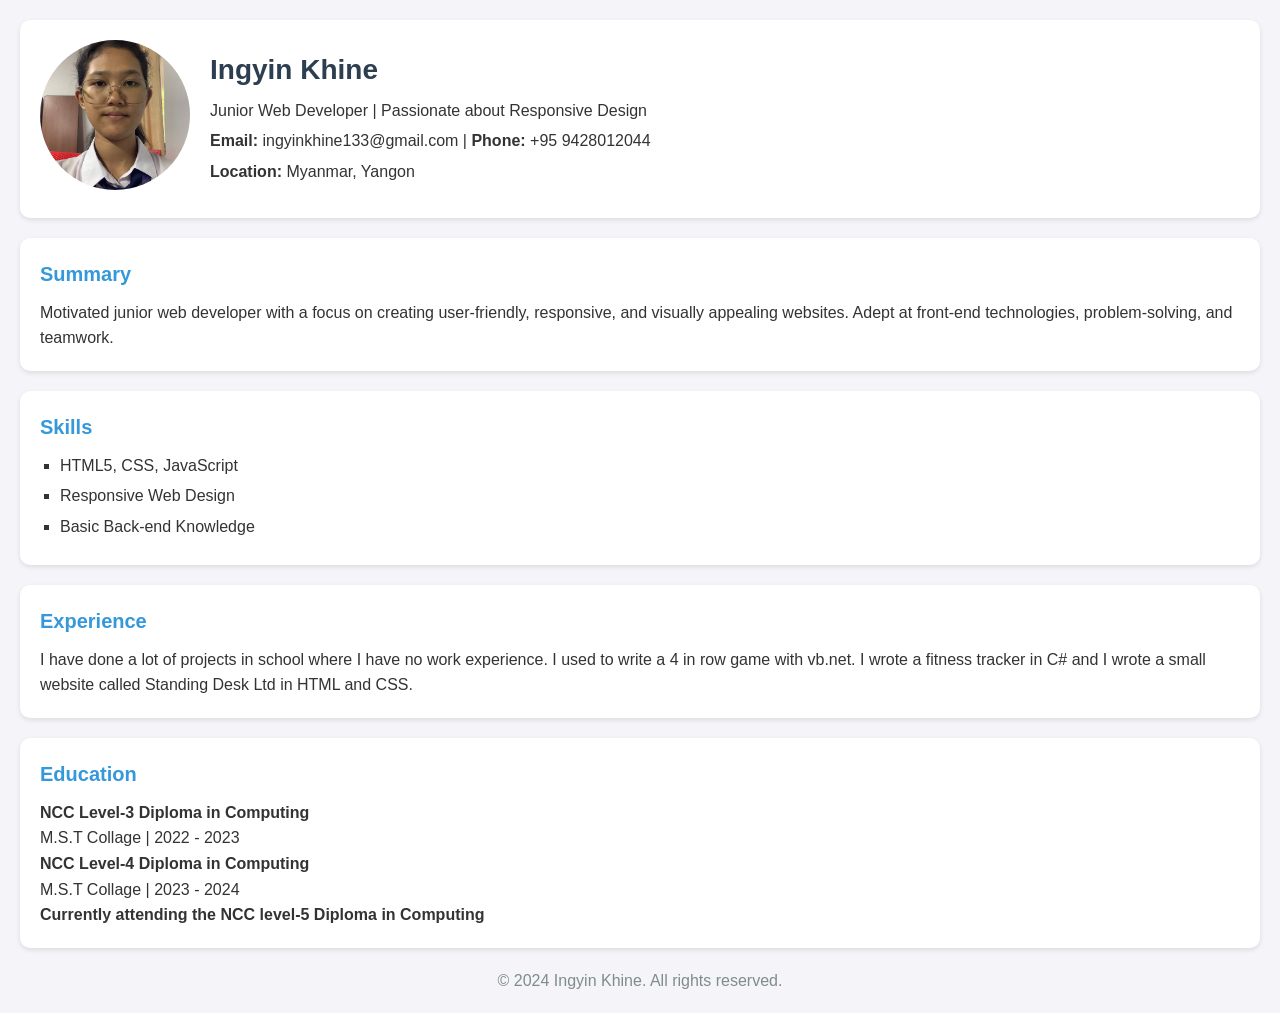
==== index.html @ 457d5b71 "Update and rename aboutMe.html to index.html" ====
<!DOCTYPE html>
<html lang="en">
<head>
    <meta charset="UTF-8">
    <meta name="viewport" content="width=device-width, initial-scale=1.0">
    <title>About Me - CV</title>
    <link rel="stylesheet" href="style.css">
</head>
<body>
    <header class="cv-header">
        <div class="profile-photo">
            <img src="image.png" alt="Profile Photo">
        </div>
        <div class="header-content">
            <h1>Ingyin Khine</h1>
            <p>Junior Web Developer | Passionate about Responsive Design</p>
            <p><strong>Email:</strong> ingyinkhine133@gmail.com | <strong>Phone:</strong> +95 9428012044</p>
            <p><strong>Location:</strong> Myanmar, Yangon</p>
        </div>
    </header>

    <main class="cv-content">
        <section class="section">
            <h2>Summary</h2>
            <p>Motivated junior web developer with a focus on creating user-friendly, responsive, and visually appealing websites. Adept at front-end technologies, problem-solving, and teamwork.</p>
        </section>

        <section class="section">
            <h2>Skills</h2>
            <ul>
                <li>HTML5, CSS, JavaScript</li>
                <li>Responsive Web Design</li>
                <li>Basic Back-end Knowledge</li>
            </ul>
        </section>

        <section class="section">
            <h2>Experience</h2>
            <div class="experience-item">
                <p>I have done a lot of projects in school where I have no work experience. I used to write a 4 in row game with vb.net. I wrote a fitness tracker in C# and I wrote a small website called Standing Desk Ltd in HTML and CSS.</p>
            </div>
        </section>

        <section class="section">
            <h2>Education</h2>
            <p><strong>NCC Level-3 Diploma in Computing</strong></p>
            <p>M.S.T Collage | 2022 - 2023</p>

            <p><strong>NCC Level-4 Diploma in Computing</strong></p>
            <p>M.S.T Collage | 2023 - 2024</p>
            
            <P><strong> Currently attending the NCC level-5 Diploma in Computing</strong></P>

        </section>
    </main>

    <footer class="cv-footer">
        <p>&copy; 2024 Ingyin Khine. All rights reserved.</p>
    </footer>
</body>
</html>
---- style.css ----
/* General Reset */
* {
    margin: 0;
    padding: 0;
    box-sizing: border-box;
}

body {
    font-family: 'Arial', sans-serif;
    line-height: 1.6;
    background-color: #f4f4f9;
    color: #333;
    padding: 20px;
}

/* Header Section */
.cv-header {
    display: flex;
    align-items: center;
    background-color: #ffffff;
    padding: 20px;
    border-radius: 10px;
    box-shadow: 0 2px 5px rgba(0, 0, 0, 0.1);
    margin-bottom: 20px;
}

.profile-photo img {
    width: 150px;
    height: 150px;
    border-radius: 50%;
    margin-right: 20px;
    object-fit: cover;
}

.header-content h1 {
    font-size: 28px;
    color: #2c3e50;
}

.header-content p {
    margin: 5px 0;
}

/* Content Section */
.cv-content .section {
    background-color: #ffffff;
    padding: 20px;
    border-radius: 10px;
    box-shadow: 0 2px 5px rgba(0, 0, 0, 0.1);
    margin-bottom: 20px;
}

.cv-content h2 {
    color: #3498db;
    margin-bottom: 10px;
    font-size: 20px;
}

.cv-content ul {
    list-style-type: square;
    margin-left: 20px;
}

.cv-content ul li {
    margin-bottom: 5px;
}

.experience-item h3 {
    font-size: 18px;
    color: #2c3e50;
    margin-bottom: 5px;
}

/* Footer Section */
.cv-footer {
    text-align: center;
    margin-top: 20px;
    color: #7f8c8d;
}
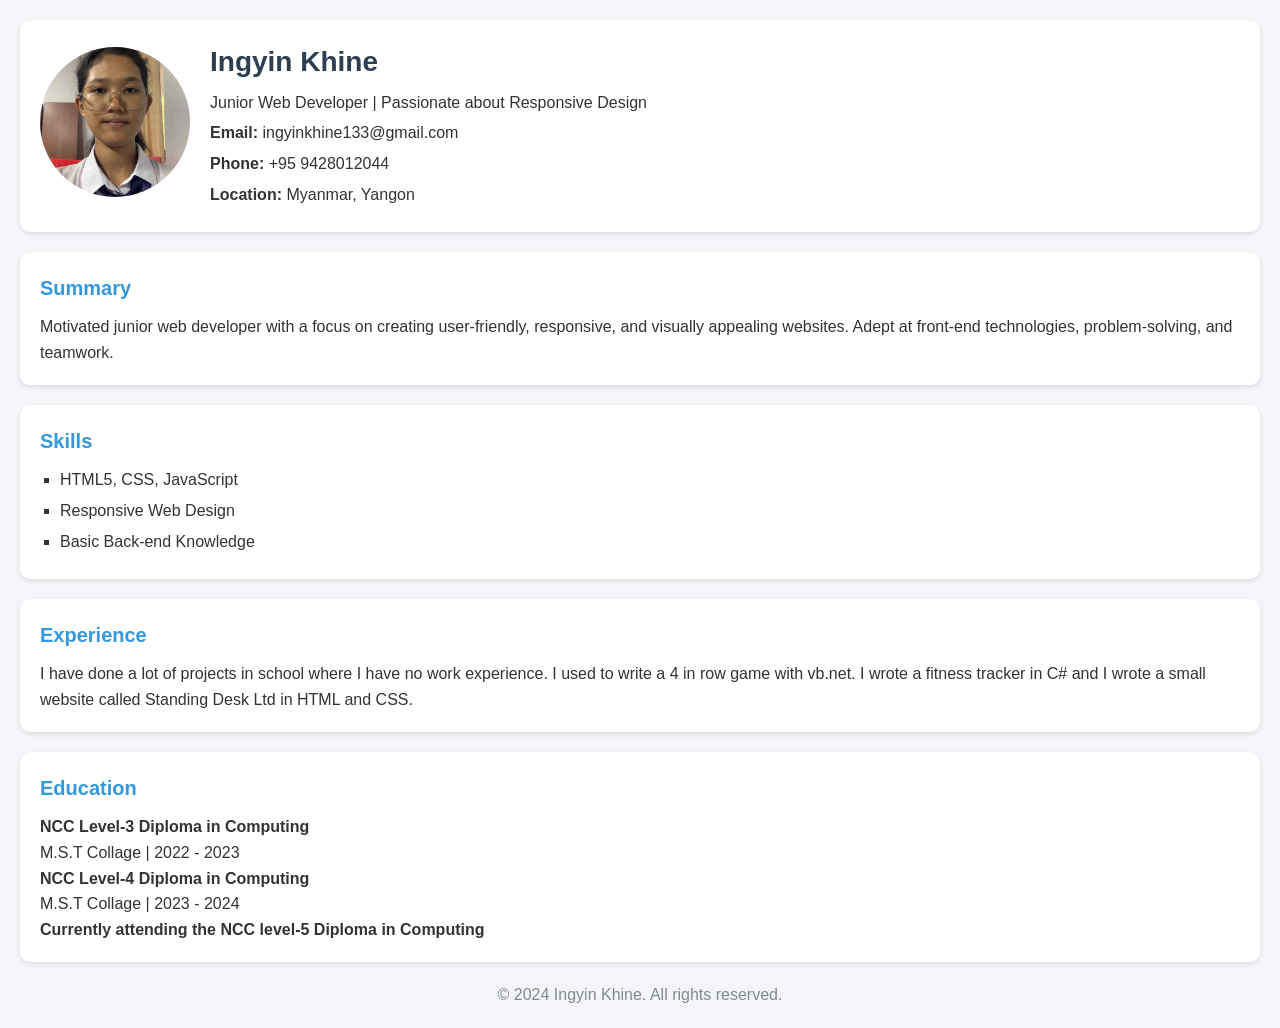
==== commit 328e800c: "Update index.html" ====
--- a/index.html
+++ b/index.html
@@ -14,7 +14,8 @@
         <div class="header-content">
             <h1>Ingyin Khine</h1>
             <p>Junior Web Developer | Passionate about Responsive Design</p>
-            <p><strong>Email:</strong> ingyinkhine133@gmail.com | <strong>Phone:</strong> +95 9428012044</p>
+            <p><strong>Email:</strong> ingyinkhine133@gmail.com</p>
+            <p><strong>Phone:</strong> +95 9428012044</p>
             <p><strong>Location:</strong> Myanmar, Yangon</p>
         </div>
     </header>
@@ -49,7 +50,7 @@
             <p><strong>NCC Level-4 Diploma in Computing</strong></p>
             <p>M.S.T Collage | 2023 - 2024</p>
             
-            <P><strong> Currently attending the NCC level-5 Diploma in Computing</strong></P>
+            <p><strong> Currently attending the NCC level-5 Diploma in Computing</strong></p>
 
         </section>
     </main>
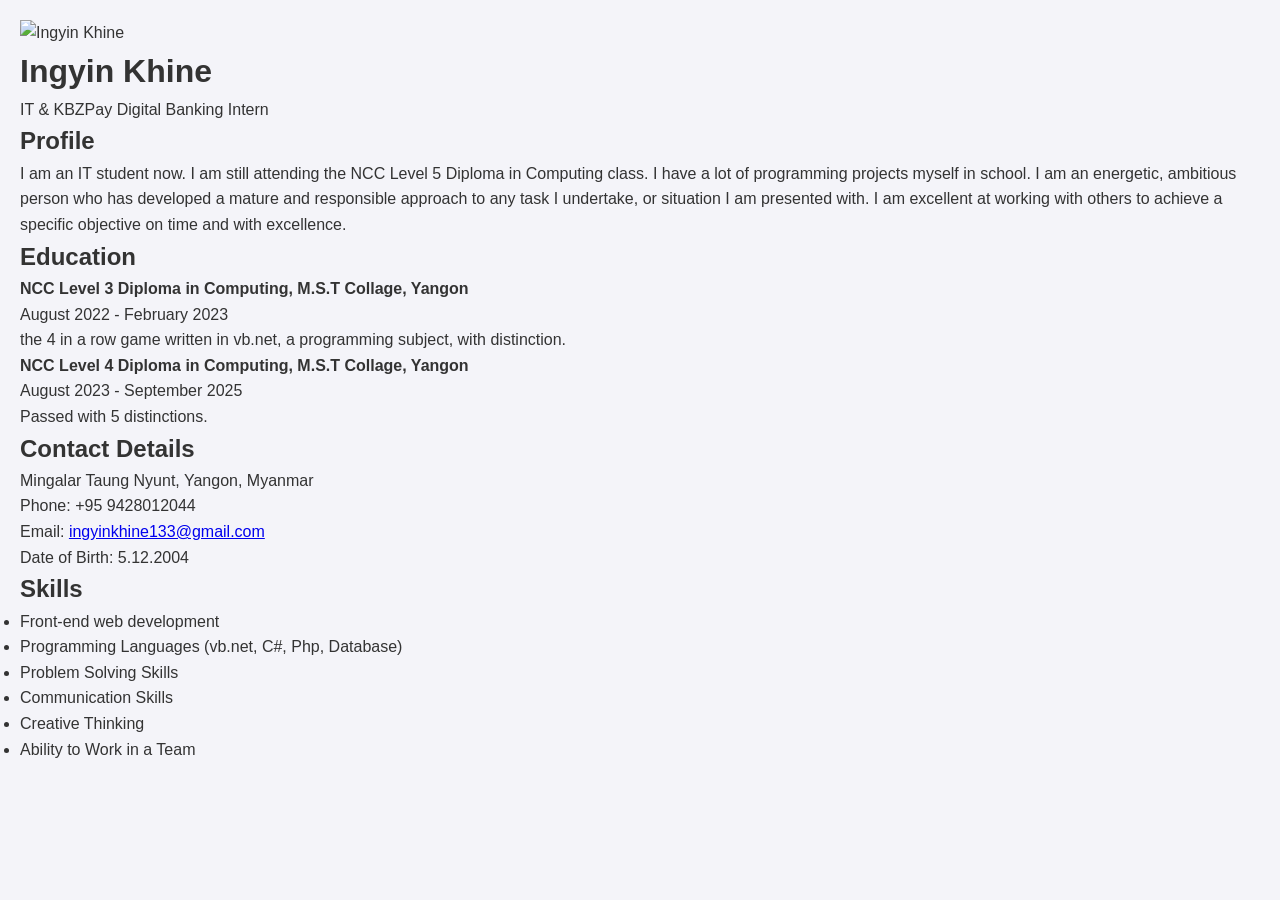
==== commit adbce20b: "Update index.html" ====
--- a/index.html
+++ b/index.html
@@ -3,60 +3,53 @@
 <head>
     <meta charset="UTF-8">
     <meta name="viewport" content="width=device-width, initial-scale=1.0">
-    <title>About Me - CV</title>
     <link rel="stylesheet" href="style.css">
+    <title>Ingyin Khine - Resume</title>
 </head>
 <body>
-    <header class="cv-header">
-        <div class="profile-photo">
-            <img src="image.png" alt="Profile Photo">
+    <div class="container">
+        <div class="main-content">
+            <div class="header">
+                <img src="photo.jpg" alt="Ingyin Khine">
+                <div>
+                    <h1>Ingyin Khine</h1>
+                    <p>IT & KBZPay Digital Banking Intern</p>
+                </div>
+            </div>
+            
+            <div class="profile">
+                <h2>Profile</h2>
+                <p>I am an IT student now. I am still attending the NCC Level 5 Diploma in Computing class. I have a lot of programming projects myself in school. I am an energetic, ambitious person who has developed a mature and responsible approach to any task I undertake, or situation I am presented with. I am excellent at working with others to achieve a specific objective on time and with excellence.</p>
+            </div>
+            
+            <div class="education">
+                <h2>Education</h2>
+                <p><strong>NCC Level 3 Diploma in Computing, M.S.T Collage, Yangon</strong><br>August 2022 - February 2023<br>the 4 in a row game written in vb.net, a programming subject, with distinction.</p>
+                <p><strong>NCC Level 4 Diploma in Computing, M.S.T Collage, Yangon</strong><br>August 2023 - September 2025<br>Passed with 5 distinctions.</p>
+            </div>
         </div>
-        <div class="header-content">
-            <h1>Ingyin Khine</h1>
-            <p>Junior Web Developer | Passionate about Responsive Design</p>
-            <p><strong>Email:</strong> ingyinkhine133@gmail.com</p>
-            <p><strong>Phone:</strong> +95 9428012044</p>
-            <p><strong>Location:</strong> Myanmar, Yangon</p>
+        
+        <div class="sidebar">
+            <div class="details">
+                <h2>Contact Details</h2>
+                <p>Mingalar Taung Nyunt, Yangon, Myanmar</p>
+                <p>Phone: +95 9428012044</p>
+                <p>Email: <a href="mailto:ingyinkhine133@gmail.com">ingyinkhine133@gmail.com</a></p>
+                <p>Date of Birth: 5.12.2004</p>
+            </div>
+            
+            <div class="skills">
+                <h2>Skills</h2>
+                <ul>
+                    <li>Front-end web development</li>
+                    <li>Programming Languages (vb.net, C#, Php, Database)</li>
+                    <li>Problem Solving Skills</li>
+                    <li>Communication Skills</li>
+                    <li>Creative Thinking</li>
+                    <li>Ability to Work in a Team</li>
+                </ul>
+            </div>
         </div>
-    </header>
-
-    <main class="cv-content">
-        <section class="section">
-            <h2>Summary</h2>
-            <p>Motivated junior web developer with a focus on creating user-friendly, responsive, and visually appealing websites. Adept at front-end technologies, problem-solving, and teamwork.</p>
-        </section>
-
-        <section class="section">
-            <h2>Skills</h2>
-            <ul>
-                <li>HTML5, CSS, JavaScript</li>
-                <li>Responsive Web Design</li>
-                <li>Basic Back-end Knowledge</li>
-            </ul>
-        </section>
-
-        <section class="section">
-            <h2>Experience</h2>
-            <div class="experience-item">
-                <p>I have done a lot of projects in school where I have no work experience. I used to write a 4 in row game with vb.net. I wrote a fitness tracker in C# and I wrote a small website called Standing Desk Ltd in HTML and CSS.</p>
-            </div>
-        </section>
-
-        <section class="section">
-            <h2>Education</h2>
-            <p><strong>NCC Level-3 Diploma in Computing</strong></p>
-            <p>M.S.T Collage | 2022 - 2023</p>
-
-            <p><strong>NCC Level-4 Diploma in Computing</strong></p>
-            <p>M.S.T Collage | 2023 - 2024</p>
-            
-            <p><strong> Currently attending the NCC level-5 Diploma in Computing</strong></p>
-
-        </section>
-    </main>
-
-    <footer class="cv-footer">
-        <p>&copy; 2024 Ingyin Khine. All rights reserved.</p>
-    </footer>
+    </div>
 </body>
 </html>
--- a/style.css
+++ b/style.css
@@ -16,6 +16,7 @@
 /* Header Section */
 .cv-header {
     display: flex;
+    flex-wrap: wrap; 
     align-items: center;
     background-color: #ffffff;
     padding: 20px;
@@ -24,21 +25,44 @@
     margin-bottom: 20px;
 }
 
+.profile-photo {
+    flex: 0 0 100%; 
+    text-align: center;
+    margin-bottom: 20px;
+}
+
 .profile-photo img {
     width: 150px;
     height: 150px;
     border-radius: 50%;
-    margin-right: 20px;
     object-fit: cover;
 }
 
+.header-content {
+    flex: 1; 
+    text-align: center; 
+}
+
 .header-content h1 {
-    font-size: 28px;
+    font-size: 24px; 
     color: #2c3e50;
+    margin-bottom: 10px;
 }
 
 .header-content p {
     margin: 5px 0;
+    word-wrap: break-word; 
+}
+
+/* Media Query for Smaller Screens */
+@media (max-width: 768px) {
+    .cv-header {
+        flex-direction: column; 
+    }
+    
+    .header-content p {
+        font-size: 14px; 
+    }
 }
 
 /* Content Section */
